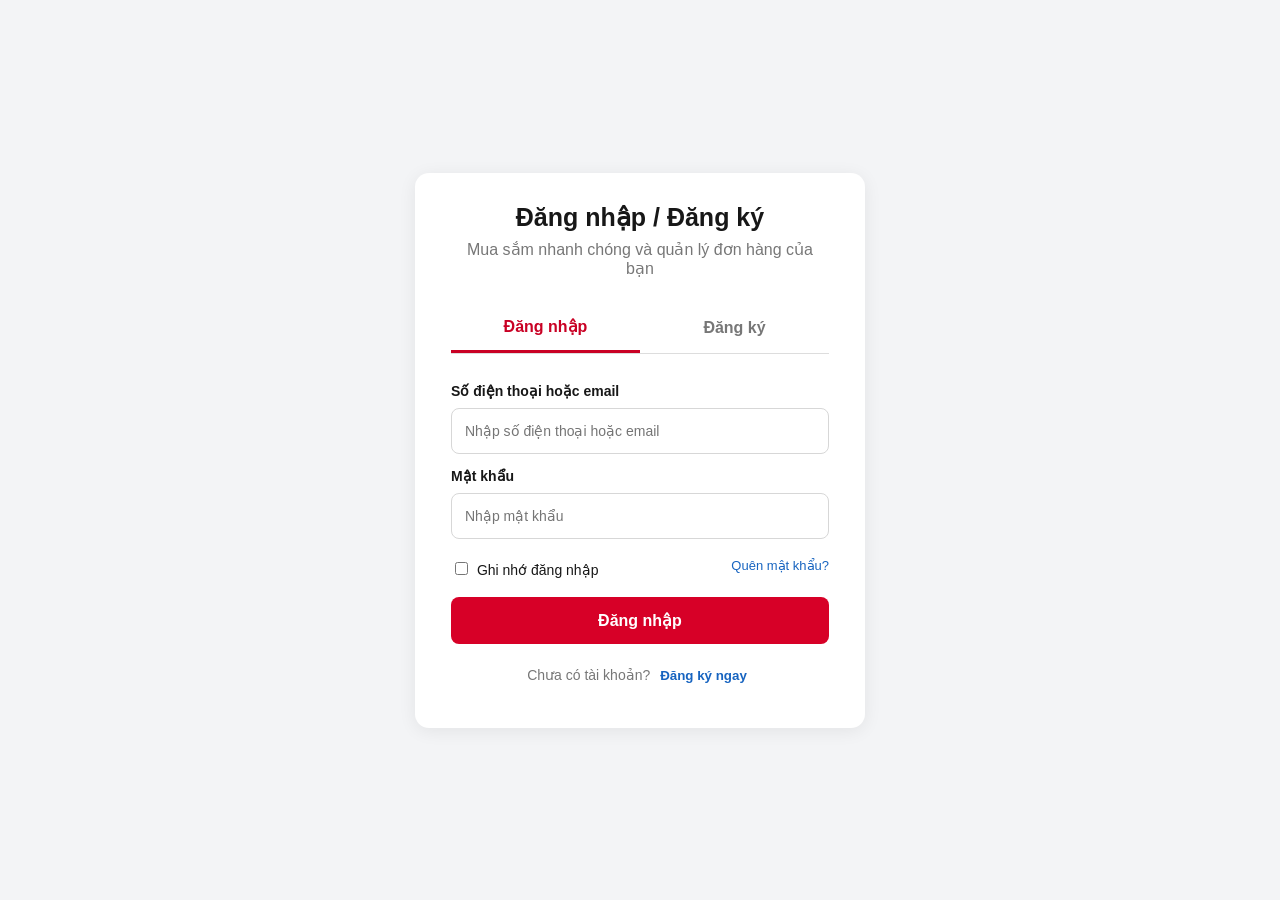
==== auth.html @ 6175d01a "xong dang nhap dang ky quen mat khau" ====
<!DOCTYPE html>
<html lang="vi">

<head>
    <meta charset="UTF-8">
    <meta name="viewport" content="width=device-width, initial-scale=1.0">

    <title>Đăng nhập - Shop</title>

    <link rel="stylesheet" href="assets/css/auth.css">
</head>

<body>

<main class="auth-page">

    <section class="auth-card">

        <h1>Đăng nhập / Đăng ký</h1>

        <p class="sub">
            Mua sắm nhanh chóng và quản lý đơn hàng của bạn
        </p>

        <div class="tabs">

            <button id="loginTab" class="tab active">
                Đăng nhập
            </button>

            <button id="registerTab" class="tab">
                Đăng ký
            </button>

        </div>


        <!-- ĐĂNG NHẬP -->

        <form id="loginForm">

            <label>Số điện thoại hoặc email</label>

            <input
                id="loginAccount"
                type="text"
                placeholder="Nhập số điện thoại hoặc email"
                required
            >

            <label>Mật khẩu</label>

            <input
                id="loginPassword"
                type="password"
                placeholder="Nhập mật khẩu"
                required
            >

            <div class="form-row">

                <label class="check">
                    <input type="checkbox" id="remember">
                    Ghi nhớ đăng nhập
                </label>

                <button
                    type="button"
                    id="forgotPassword"
                    class="forgot-btn"
                >
                    Quên mật khẩu?
                </button>

            </div>

            <button
                class="primary"
                type="submit"
            >
                Đăng nhập
            </button>

            <p class="switch-text">

                Chưa có tài khoản?

                <button
                    type="button"
                    id="goRegister"
                >
                    Đăng ký ngay
                </button>

            </p>

        </form>


        <!-- QUÊN MẬT KHẨU -->

        <form id="forgotForm" class="hidden">

            <label>Email</label>

            <input
                id="forgotEmail"
                type="email"
                placeholder="Nhập email đã đăng ký"
                required
            >

            <label>Số điện thoại</label>

            <input
                id="forgotPhone"
                type="tel"
                placeholder="Nhập số điện thoại đã đăng ký"
                required
            >

            <label>Mật khẩu mới</label>

            <input
                id="newPassword"
                type="password"
                placeholder="Nhập mật khẩu mới"
                required
            >

            <label>Xác nhận mật khẩu mới</label>

            <input
                id="confirmNewPassword"
                type="password"
                placeholder="Nhập lại mật khẩu mới"
                required
            >

            <button
                class="primary"
                type="submit"
            >
                Đổi mật khẩu
            </button>

            <p class="switch-text">

                <button
                    type="button"
                    id="backToLogin"
                >
                    Quay lại đăng nhập
                </button>

            </p>

        </form>


        <!-- ĐĂNG KÝ -->

        <form id="registerForm" class="hidden">

            <label>Họ và tên</label>

            <input
                id="registerName"
                type="text"
                placeholder="Nhập họ và tên"
                required
            >

            <label>Số điện thoại</label>

            <input
                id="registerPhone"
                type="tel"
                placeholder="Nhập số điện thoại"
                required
            >

            <label>Email</label>

            <input
                id="registerEmail"
                type="email"
                placeholder="Nhập email"
                required
            >

            <label>Mật khẩu</label>

            <input
                id="registerPassword"
                type="password"
                placeholder="Tạo mật khẩu"
                required
            >

            <label>Xác nhận mật khẩu</label>

            <input
                id="confirmPassword"
                type="password"
                placeholder="Nhập lại mật khẩu"
                required
            >

            <button
                class="primary"
                type="submit"
            >
                Đăng ký
            </button>

            <p class="switch-text">

                Đã có tài khoản?

                <button
                    type="button"
                    id="goLogin"
                >
                    Đăng nhập
                </button>

            </p>

        </form>

    </section>

</main>

<script src="assets/js/auth.js"></script>

</body>

</html>
---- assets/css/auth.css ----
* {
    box-sizing: border-box;
}

body {
    margin: 0;
    font-family: Arial, Helvetica, sans-serif;
    background: #f3f4f6;
    color: #171717;
}

.auth-page {
    min-height: 100vh;
    display: flex;
    justify-content: center;
    align-items: center;
    padding: 45px 15px;
}

.auth-card {
    background: #fff;
    width: 450px;
    border-radius: 14px;
    padding: 30px 36px;
    box-shadow: 0 3px 18px #00000012;
}

.auth-card h1 {
    text-align: center;
    margin: 0 0 8px;
    font-size: 25px;
}

.sub {
    text-align: center;
    color: #777;
    margin: 0 0 25px;
}

.tabs {
    display: flex;
    border-bottom: 1px solid #ddd;
    margin-bottom: 24px;
}

.tab {
    flex: 1;
    border: 0;
    background: none;
    padding: 14px;
    font-size: 16px;
    font-weight: 600;
    color: #777;
    cursor: pointer;
}

.tab.active {
    color: #c90024;
    border-bottom: 3px solid #c90024;
}

form {
    display: flex;
    flex-direction: column;
    gap: 9px;
}

label {
    font-size: 14px;
    font-weight: 600;
    margin-top: 5px;
}

input[type="text"],
input[type="password"],
input[type="email"],
input[type="tel"] {
    height: 46px;
    border: 1px solid #d7d7d7;
    border-radius: 8px;
    padding: 0 13px;
    font-size: 14px;
    outline: none;
}

input:focus {
    border-color: #c90024;
}

.form-row {
    display: flex;
    justify-content: space-between;
    align-items: center;
    margin: 6px 0 10px;
    font-size: 13px;
}

.check {
    font-weight: 400 !important;
}

.check input {
    margin-right: 5px;
}

.forgot-btn {
    border: 0;
    background: none;
    color: #1764c0;
    cursor: pointer;
    font-size: 13px;
    padding: 0;
}

.primary {
    height: 47px;
    border: 0;
    border-radius: 8px;
    background: #d70027;
    color: #fff;
    font-size: 16px;
    font-weight: 700;
    cursor: pointer;
}

.switch-text {
    text-align: center;
    color: #777;
    font-size: 14px;
}

.switch-text button {
    border: 0;
    background: none;
    color: #1764c0;
    font-weight: 600;
    cursor: pointer;
}

.hidden {
    display: none !important;
}

@media (max-width: 800px) {

    .auth-card {
        width: 100%;
        max-width: 450px;
    }

}
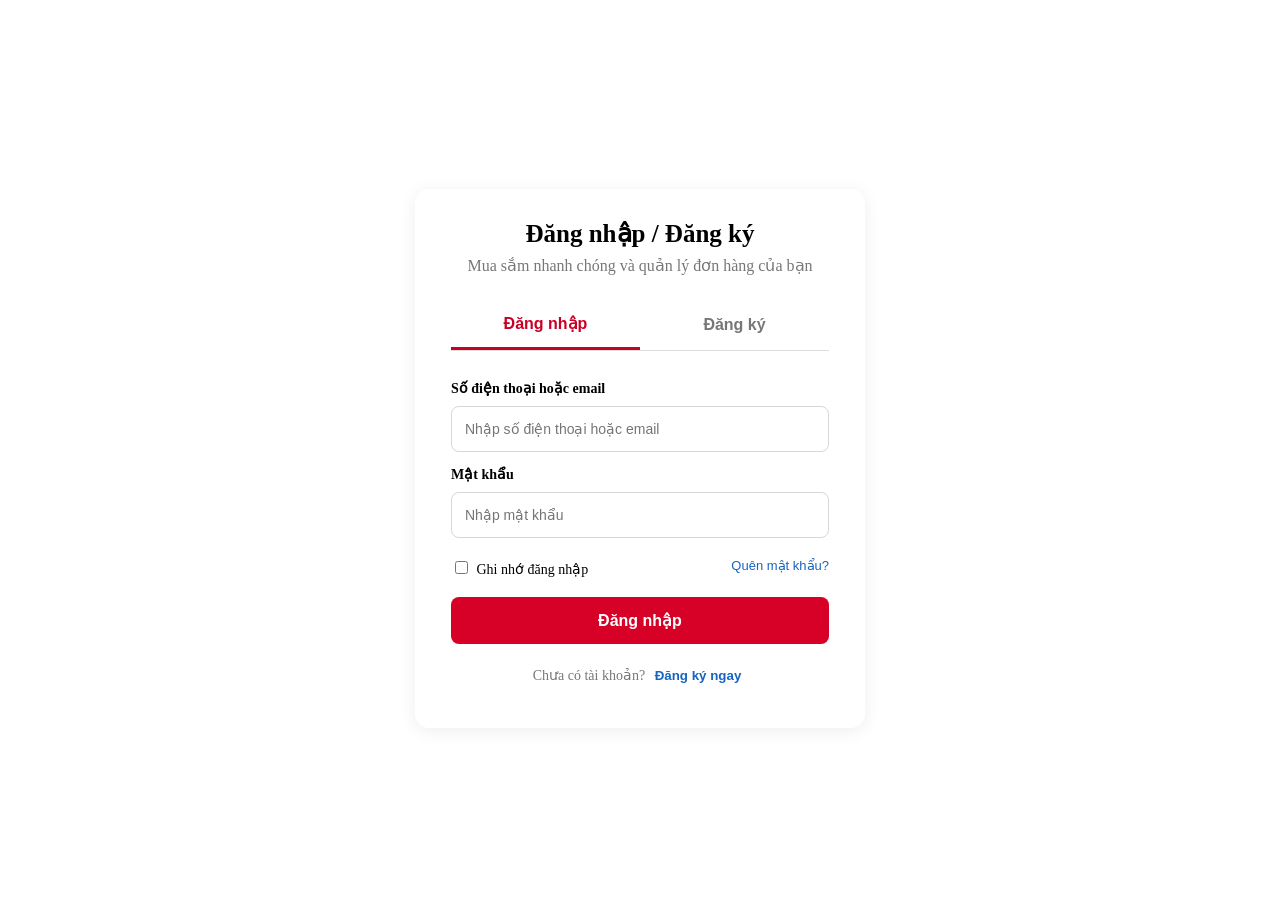
==== commit 9a2a086a: "update profile, cart" ====
--- a/auth.html
+++ b/auth.html
@@ -116,6 +116,8 @@
                 id="forgotPhone"
                 type="tel"
                 placeholder="Nhập số điện thoại đã đăng ký"
+                pattern="0[0-9]{9}"
+                maxlength="10"
                 required
             >
 
@@ -177,6 +179,8 @@
                 id="registerPhone"
                 type="tel"
                 placeholder="Nhập số điện thoại"
+                pattern="0[0-9]{9}"
+                maxlength="10"
                 required
             >
 
--- a/assets/css/auth.css
+++ b/assets/css/auth.css
@@ -2,13 +2,13 @@
     box-sizing: border-box;
 }
 
-body {
+/*body {
     margin: 0;
     font-family: Arial, Helvetica, sans-serif;
     background: #f3f4f6;
     color: #171717;
 }
-
+*/
 .auth-page {
     min-height: 100vh;
     display: flex;
@@ -59,7 +59,7 @@
     border-bottom: 3px solid #c90024;
 }
 
-form {
+/*form {
     display: flex;
     flex-direction: column;
     gap: 9px;
@@ -86,7 +86,34 @@
 input:focus {
     border-color: #c90024;
 }
+*/
+.auth-card form {
+    display: flex;
+    flex-direction: column;
+    gap: 9px;
+}
 
+.auth-card label {
+    font-size: 14px;
+    font-weight: 600;
+    margin-top: 5px;
+}
+
+.auth-card input[type="text"],
+.auth-card input[type="password"],
+.auth-card input[type="email"],
+.auth-card input[type="tel"] {
+    height: 46px;
+    border: 1px solid #d7d7d7;
+    border-radius: 8px;
+    padding: 0 13px;
+    font-size: 14px;
+    outline: none;
+}
+
+.auth-card input:focus {
+    border-color: #c90024;
+}
 .form-row {
     display: flex;
     justify-content: space-between;
